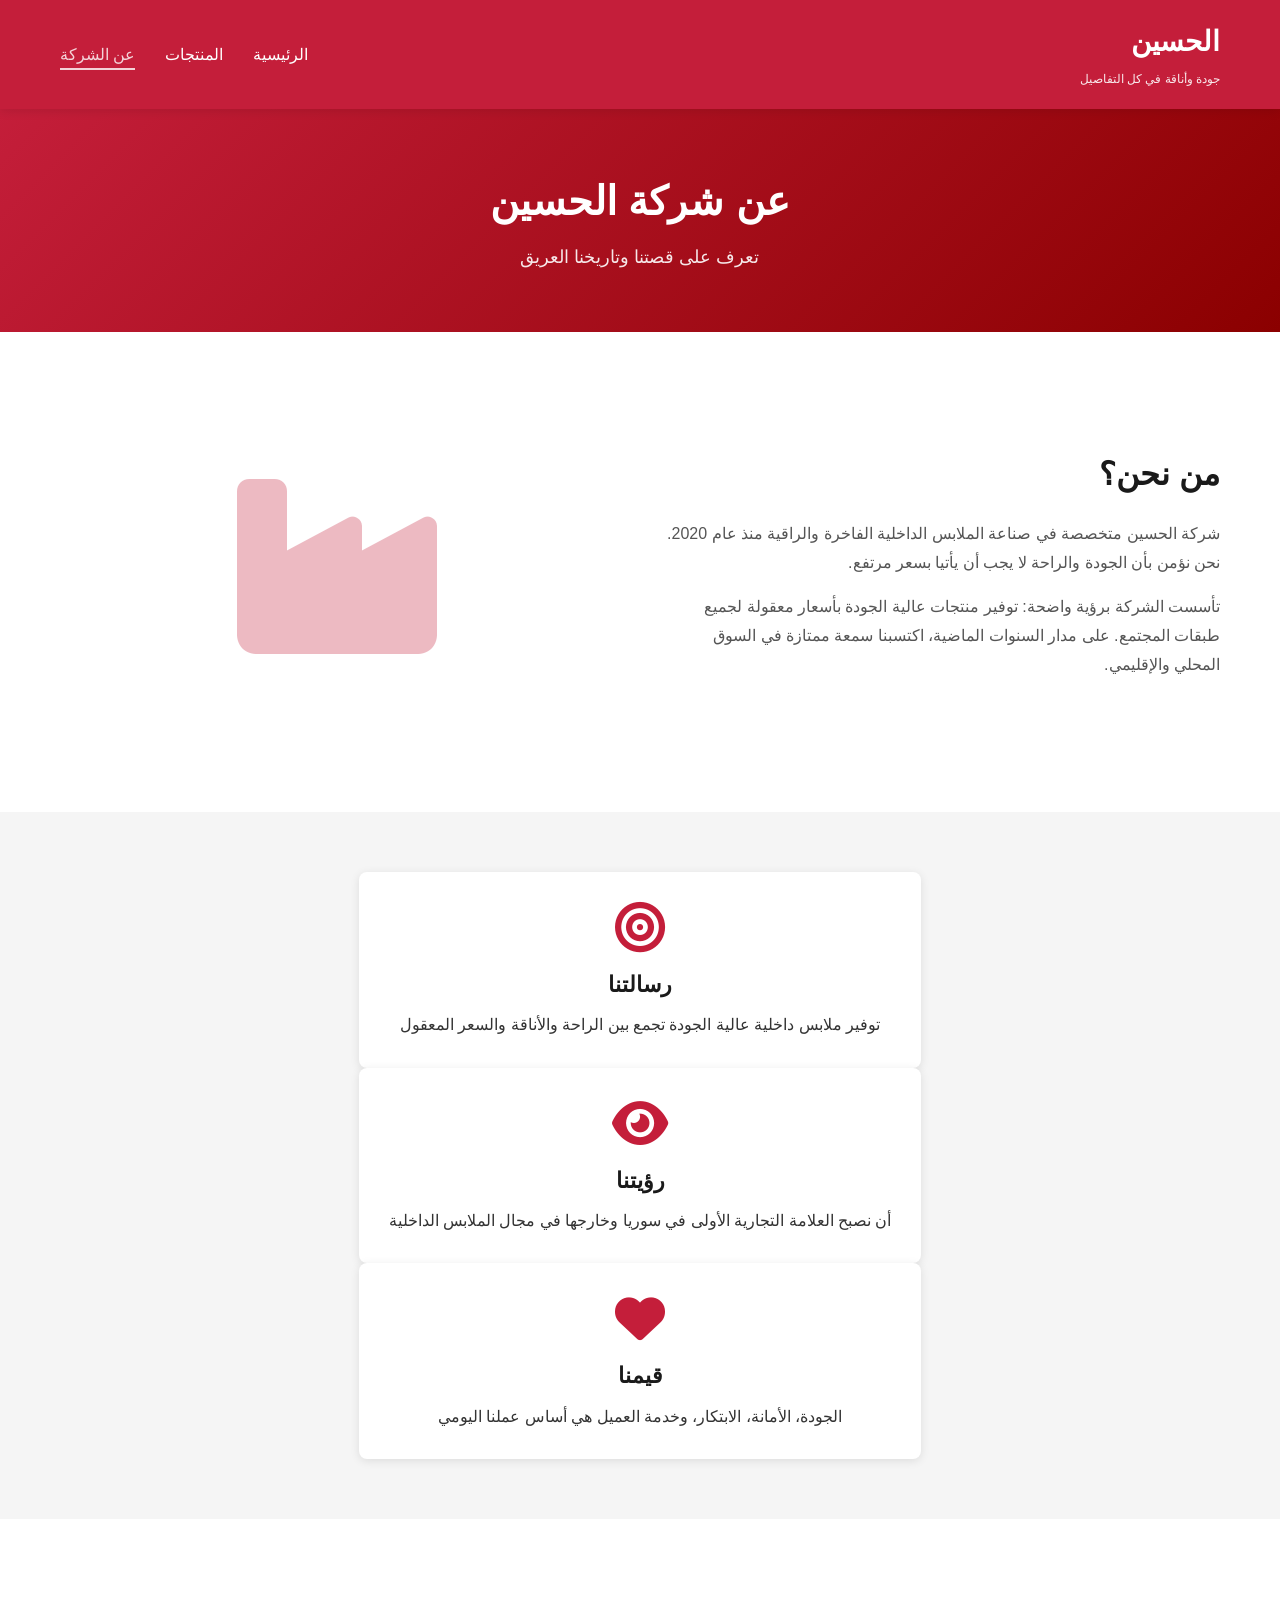
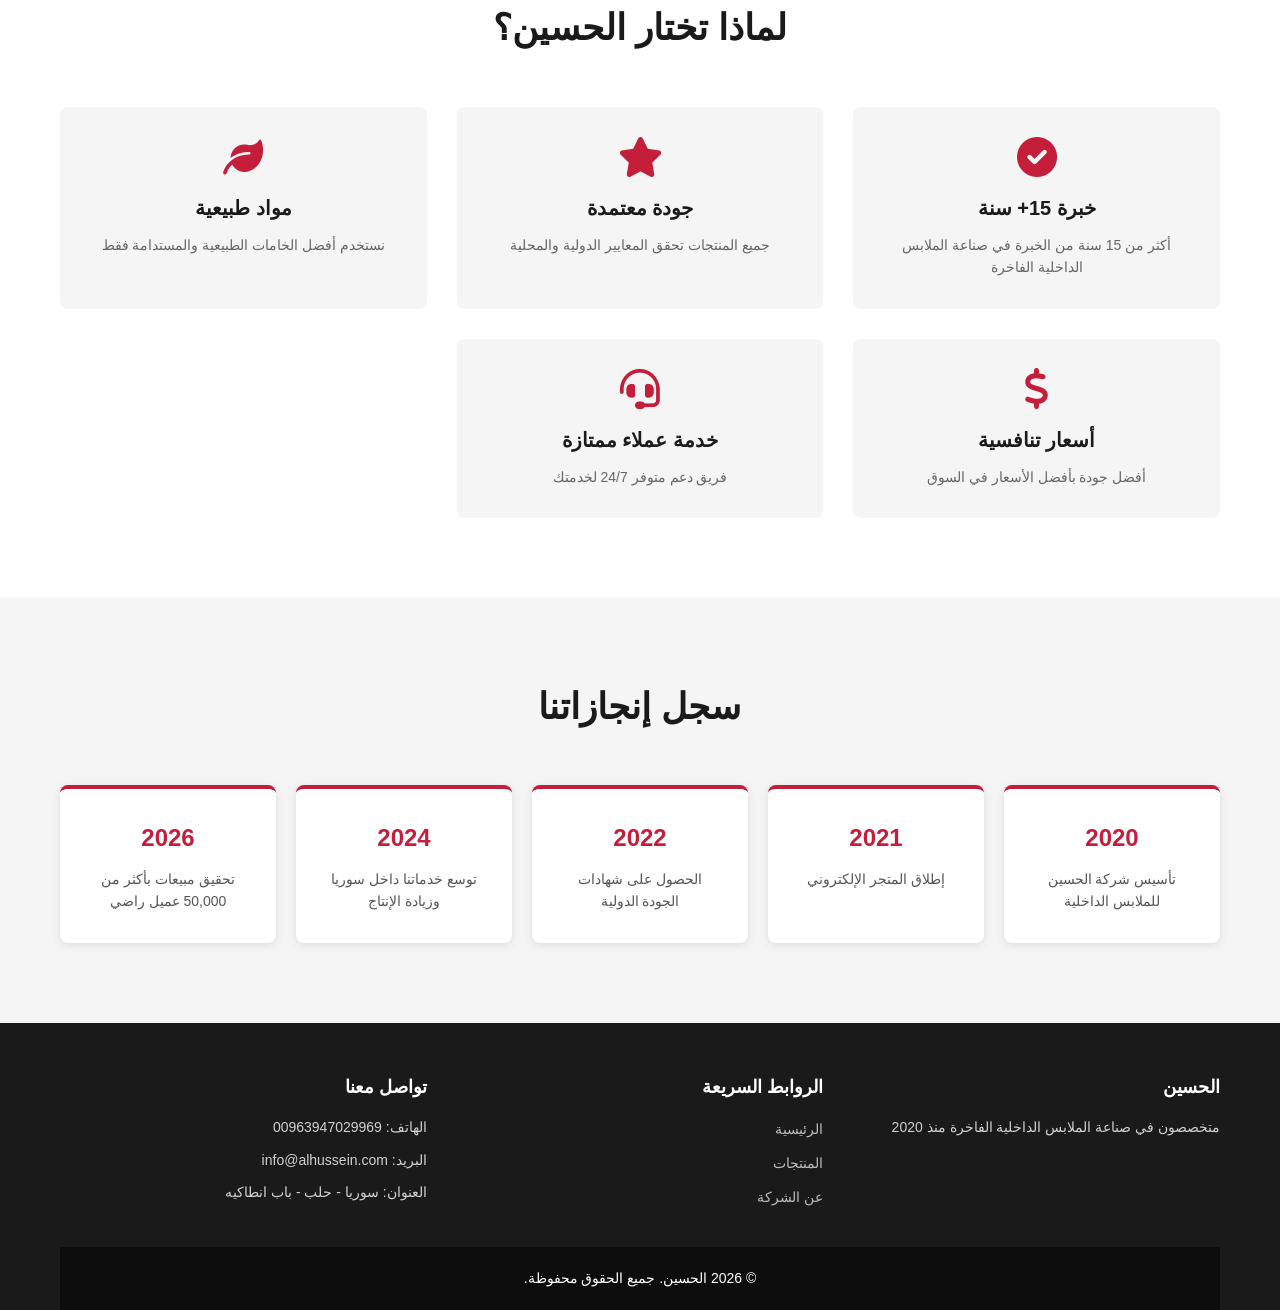
==== about.html @ e279736d "Initial website commit for alhussein" ====
<!DOCTYPE html>
<html lang="ar" dir="rtl">
<head>
    <meta charset="UTF-8">
    <meta name="viewport" content="width=device-width, initial-scale=1.0">
    <title>عن الشركة - الحسين</title>
    <link rel="stylesheet" href="css/style.css">
    <link rel="stylesheet" href="https://cdnjs.cloudflare.com/ajax/libs/font-awesome/6.0.0/css/all.min.css">
</head>
<body>
    <!-- Navigation Bar -->
    <nav class="navbar">
        <div class="container">
            <div class="logo">
                <h1>الحسين</h1>
                <p class="tagline">جودة وأناقة في كل التفاصيل</p>
            </div>
            <ul class="nav-links">
                <li><a href="index.html">الرئيسية</a></li>
                <li><a href="products.html">المنتجات</a></li>
                <li><a href="about.html" class="active">عن الشركة</a></li>
            </ul>
        </div>
    </nav>

    <!-- Page Header -->
    <section class="page-header">
        <h1>عن شركة الحسين</h1>
        <p>تعرف على قصتنا وتاريخنا العريق</p>
    </section>

    <!-- About Section -->
    <section class="about-section">
        <div class="container">
            <div class="about-content">
                <div class="about-text">
                    <h2>من نحن؟</h2>
                    <p>
                        شركة الحسين متخصصة في صناعة الملابس الداخلية الفاخرة والراقية منذ عام 2020. 
                        نحن نؤمن بأن الجودة والراحة لا يجب أن يأتيا بسعر مرتفع.
                    </p>
                    <p>
                        تأسست الشركة برؤية واضحة: توفير منتجات عالية الجودة بأسعار معقولة لجميع طبقات المجتمع. 
                        على مدار السنوات الماضية، اكتسبنا سمعة ممتازة في السوق المحلي والإقليمي.
                    </p>
                </div>
                <div class="about-image">
                    <i class="fas fa-industry"></i>
                </div>
            </div>
        </div>
    </section>

    <!-- Mission & Vision -->
    <section class="mission-vision">
        <div class="container">
            <div class="mission">
                <i class="fas fa-bullseye"></i>
                <h3>رسالتنا</h3>
                <p>
                    توفير ملابس داخلية عالية الجودة تجمع بين الراحة والأناقة والسعر المعقول
                </p>
            </div>
            <div class="vision">
                <i class="fas fa-eye"></i>
                <h3>رؤيتنا</h3>
                <p>
                    أن نصبح العلامة التجارية الأولى في سوريا وخارجها في مجال الملابس الداخلية
                </p>
            </div>
            <div class="values">
                <i class="fas fa-heart"></i>
                <h3>قيمنا</h3>
                <p>
                    الجودة، الأمانة، الابتكار، وخدمة العميل هي أساس عملنا اليومي
                </p>
            </div>
        </div>
    </section>

    <!-- Why Choose Us -->
    <section class="why-choose">
        <div class="container">
            <h2>لماذا تختار الحسين؟</h2>
            <div class="reasons-grid">
                <div class="reason">
                    <i class="fas fa-check-circle"></i>
                    <h3>خبرة 15+ سنة</h3>
                    <p>أكثر من 15 سنة من الخبرة في صناعة الملابس الداخلية الفاخرة</p>
                </div>
                <div class="reason">
                    <i class="fas fa-star"></i>
                    <h3>جودة معتمدة</h3>
                    <p>جميع المنتجات تحقق المعايير الدولية والمحلية</p>
                </div>
                <div class="reason">
                    <i class="fas fa-leaf"></i>
                    <h3>مواد طبيعية</h3>
                    <p>نستخدم أفضل الخامات الطبيعية والمستدامة فقط</p>
                </div>
                <div class="reason">
                    <i class="fas fa-dollar-sign"></i>
                    <h3>أسعار تنافسية</h3>
                    <p>أفضل جودة بأفضل الأسعار في السوق</p>
                </div>
                <div class="reason">
                    <i class="fas fa-headset"></i>
                    <h3>خدمة عملاء ممتازة</h3>
                    <p>فريق دعم متوفر 24/7 لخدمتك</p>
                </div>
            </div>
        </div>
    </section>

    <!-- Timeline -->
    <section class="timeline">
        <div class="container">
            <h2>سجل إنجازاتنا</h2>
            <div class="timeline-content">
                <div class="timeline-item">
                    <h3>2020</h3>
                    <p>تأسيس شركة الحسين للملابس الداخلية</p>
                </div>
                <div class="timeline-item">
                    <h3>2021</h3>
                    <p>إطلاق المتجر الإلكتروني</p>
                </div>
                <div class="timeline-item">
                    <h3>2022</h3>
                    <p>الحصول على شهادات الجودة الدولية</p>
                </div>
                <div class="timeline-item">
                    <h3>2024</h3>
                    <p>توسع خدماتنا داخل سوريا وزيادة الإنتاج</p>
                </div>
                <div class="timeline-item">
                    <h3>2026</h3>
                    <p>تحقيق مبيعات بأكثر من 50,000 عميل راضي</p>
                </div>
            </div>
        </div>
    </section>


    <!-- Footer -->
    <footer class="footer">
        <div class="container">
            <div class="footer-content">
                <div class="footer-section">
                    <h4>الحسين</h4>
                    <p>متخصصون في صناعة الملابس الداخلية الفاخرة منذ 2020</p>
                </div>
                <div class="footer-section">
                    <h4>الروابط السريعة</h4>
                    <ul>
                        <li><a href="index.html">الرئيسية</a></li>
                        <li><a href="products.html">المنتجات</a></li>
                        <li><a href="about.html">عن الشركة</a></li>
                    </ul>
                </div>
                <div class="footer-section">
                    <h4>تواصل معنا</h4>
                    <p>الهاتف: 00963947029969</p>
                    <p>البريد: info@alhussein.com</p>
                    <p>العنوان: سوريا - حلب - باب انطاكيه</p>
                </div>
            </div>
            <div class="footer-bottom">
                <p>&copy; 2026 الحسين. جميع الحقوق محفوظة.</p>
            </div>
        </div>
    </footer>

    <script src="js/main.js"></script>
</body>
</html>
---- css/style.css ----
/* ============================================
   Global Styles
   ============================================ */

* {
    margin: 0;
    padding: 0;
    box-sizing: border-box;
}

:root {
    --primary-color: #c41e3a;
    --secondary-color: #8b0000;
    --light-color: #f5f5f5;
    --dark-color: #1a1a1a;
    --border-radius: 8px;
    --box-shadow: 0 2px 10px rgba(0, 0, 0, 0.1);
}

body {
    font-family: 'Segoe UI', Tahoma, Geneva, Verdana, sans-serif;
    line-height: 1.6;
    color: #333;
    background-color: #fff;
}

.container {
    max-width: 1200px;
    margin: 0 auto;
    padding: 0 20px;
}

/* ============================================
   Navigation Bar
   ============================================ */

.navbar {
    background-color: var(--primary-color);
    color: white;
    padding: 20px 0;
    position: sticky;
    top: 0;
    z-index: 100;
    box-shadow: var(--box-shadow);
}

.navbar .container {
    display: flex;
    justify-content: space-between;
    align-items: center;
}

.logo {
    flex: 1;
}

.logo h1 {
    font-size: 28px;
    margin-bottom: 5px;
}

.logo .tagline {
    font-size: 12px;
    opacity: 0.9;
}

.nav-links {
    display: flex;
    list-style: none;
    gap: 30px;
}

.nav-links a {
    color: white;
    text-decoration: none;
    font-size: 16px;
    transition: opacity 0.3s;
    position: relative;
}

.nav-links a:hover,
.nav-links a.active {
    opacity: 0.8;
    border-bottom: 2px solid white;
    padding-bottom: 5px;
}

/* ============================================
   Buttons
   ============================================ */

.btn {
    padding: 12px 30px;
    border: none;
    border-radius: var(--border-radius);
    cursor: pointer;
    font-size: 16px;
    transition: all 0.3s;
    text-decoration: none;
    display: inline-block;
    font-weight: 600;
}

.btn-primary {
    background-color: var(--primary-color);
    color: white;
}

.btn-primary:hover {
    background-color: var(--secondary-color);
    transform: translateY(-2px);
    box-shadow: 0 5px 15px rgba(196, 30, 58, 0.3);
}

.btn-secondary {
    background-color: transparent;
    color: var(--primary-color);
    border: 2px solid var(--primary-color);
}

.btn-secondary:hover {
    background-color: var(--primary-color);
    color: white;
}

/* ============================================
   Hero Section
   ============================================ */

.hero {
    background: linear-gradient(135deg, var(--primary-color), var(--secondary-color));
    color: white;
    padding: 100px 0;
    min-height: 500px;
    display: flex;
    align-items: center;
    justify-content: center;
}

.hero-content {
    display: flex;
    align-items: center;
    justify-content: space-between;
    gap: 40px;
    width: 100%;
    max-width: 1100px;
}

.hero-text {
    max-width: 540px;
}

.hero-content h2 {
    font-size: 48px;
    margin-bottom: 20px;
    text-shadow: 2px 2px 4px rgba(0, 0, 0, 0.3);
}

.hero-content p {
    font-size: 20px;
    margin-bottom: 30px;
    opacity: 0.95;
}

.hero-image-wrapper {
    max-width: 420px;
    width: 100%;
}

.hero-image {
    width: 100%;
    height: auto;
    border-radius: 24px;
    display: block;
    box-shadow: 0 20px 40px rgba(0, 0, 0, 0.2);
}

.hero-content .btn {
    margin-top: 20px;
}

@media (max-width: 900px) {
    .hero-content {
        flex-direction: column;
        text-align: center;
    }

    .hero-text {
        max-width: 100%;
    }

    .hero-image-wrapper {
        max-width: 100%;
    }
}

/* ============================================
   Page Header
   ============================================ */

.page-header {
    background: linear-gradient(135deg, var(--primary-color), var(--secondary-color));
    color: white;
    padding: 60px 0;
    text-align: center;
}

.page-header h1 {
    font-size: 40px;
    margin-bottom: 10px;
}

.page-header p {
    font-size: 18px;
    opacity: 0.9;
}

/* ============================================
   Features Section
   ============================================ */

.features {
    padding: 80px 0;
    background-color: var(--light-color);
}

.features h2 {
    text-align: center;
    font-size: 36px;
    margin-bottom: 50px;
    color: var(--dark-color);
}

.features-grid {
    display: grid;
    grid-template-columns: repeat(auto-fit, minmax(250px, 1fr));
    gap: 30px;
}

.feature-card {
    background: white;
    padding: 30px;
    border-radius: var(--border-radius);
    text-align: center;
    box-shadow: var(--box-shadow);
    transition: transform 0.3s, box-shadow 0.3s;
}

.feature-card:hover {
    transform: translateY(-10px);
    box-shadow: 0 10px 25px rgba(0, 0, 0, 0.15);
}

.feature-card i {
    font-size: 40px;
    color: var(--primary-color);
    margin-bottom: 15px;
}

.feature-card h3 {
    font-size: 20px;
    margin-bottom: 10px;
    color: var(--dark-color);
}

.feature-card p {
    color: #666;
    font-size: 14px;
}

/* ============================================
   Products Grid
   ============================================ */

.featured-products,
.products-section {
    padding: 80px 0;
}

.featured-products h2,
.products-section h2 {
    text-align: center;
    font-size: 36px;
    margin-bottom: 50px;
    color: var(--dark-color);
}

.products-grid {
    display: grid;
    grid-template-columns: repeat(auto-fit, minmax(280px, 1fr));
    gap: 30px;
}

.products-grid.large {
    grid-template-columns: repeat(auto-fit, minmax(300px, 1fr));
}

.product-card {
    background: white;
    border-radius: var(--border-radius);
    overflow: hidden;
    box-shadow: var(--box-shadow);
    transition: transform 0.3s, box-shadow 0.3s;
}

.product-card:hover {
    transform: translateY(-10px);
    box-shadow: 0 10px 25px rgba(0, 0, 0, 0.15);
}

.product-image {
    background: linear-gradient(135deg, var(--light-color), #e0e0e0);
    height: 200px;
    display: flex;
    align-items: center;
    justify-content: center;
    font-size: 80px;
    color: var(--primary-color);
}

.product-card h3 {
    padding: 20px 20px 10px;
    font-size: 18px;
    color: var(--dark-color);
}

.product-card p {
    padding: 0 20px;
    color: #666;
    font-size: 14px;
}

.product-details {
    padding: 10px 20px;
    font-size: 12px;
    color: #888;
}

.price {
    padding: 15px 20px;
    font-size: 24px;
    color: var(--primary-color);
    font-weight: bold;
}

.product-card .btn {
    width: calc(100% - 40px);
    margin: 0 20px 20px;
    text-align: center;
}

/* ============================================
   Statistics Section
   ============================================ */

.stats {
    background: linear-gradient(135deg, var(--primary-color), var(--secondary-color));
    color: white;
    padding: 60px 0;
}

.stats .container {
    display: grid;
    grid-template-columns: repeat(auto-fit, minmax(200px, 1fr));
    gap: 30px;
    text-align: center;
}

.stat h3 {
    font-size: 40px;
    margin-bottom: 10px;
}

.stat p {
    font-size: 18px;
    opacity: 0.9;
}

/* ============================================
   Testimonials Section
   ============================================ */

.testimonials {
    padding: 80px 0;
    background-color: var(--light-color);
}

.testimonials h2 {
    text-align: center;
    font-size: 36px;
    margin-bottom: 50px;
    color: var(--dark-color);
}

.testimonials-grid {
    display: grid;
    grid-template-columns: repeat(auto-fit, minmax(300px, 1fr));
    gap: 30px;
}

.testimonial-card {
    background: white;
    padding: 30px;
    border-radius: var(--border-radius);
    box-shadow: var(--box-shadow);
}

.stars {
    color: #ffc107;
    font-size: 18px;
    margin-bottom: 15px;
}

.testimonial-card p {
    margin-bottom: 15px;
    color: #555;
    font-size: 14px;
}

.testimonial-card .author {
    color: var(--primary-color);
    font-weight: bold;
    font-size: 14px;
}

/* ============================================
   Footer
   ============================================ */

.footer {
    background-color: var(--dark-color);
    color: white;
    padding: 50px 0 0;
}

.footer-content {
    display: grid;
    grid-template-columns: repeat(auto-fit, minmax(250px, 1fr));
    gap: 30px;
    margin-bottom: 30px;
}

.footer-section h4 {
    margin-bottom: 15px;
    font-size: 18px;
}

.footer-section p {
    margin-bottom: 10px;
    opacity: 0.8;
    font-size: 14px;
}

.footer-section ul {
    list-style: none;
}

.footer-section ul li {
    margin-bottom: 8px;
}

.footer-section ul li a {
    color: #bbb;
    text-decoration: none;
    transition: color 0.3s;
    font-size: 14px;
}

.footer-section ul li a:hover {
    color: white;
}

.social-links {
    display: flex;
    gap: 15px;
}

.social-links a {
    color: white;
    font-size: 20px;
    transition: color 0.3s;
}

.social-links a:hover {
    color: var(--primary-color);
}

.footer-bottom {
    background-color: rgba(0, 0, 0, 0.5);
    padding: 20px 0;
    text-align: center;
    font-size: 14px;
}

/* ============================================
   About Section
   ============================================ */

.about-section {
    padding: 80px 0;
}

.about-content {
    display: grid;
    grid-template-columns: 1fr 1fr;
    gap: 50px;
    align-items: center;
}

.about-text h2 {
    font-size: 32px;
    margin-bottom: 20px;
    color: var(--dark-color);
}

.about-text p {
    margin-bottom: 15px;
    line-height: 1.8;
    color: #555;
}

.about-image {
    font-size: 200px;
    color: var(--primary-color);
    opacity: 0.3;
    text-align: center;
}

/* ============================================
   Mission & Vision Section
   ============================================ */

.mission-vision {
    display: grid;
    grid-template-columns: repeat(auto-fit, minmax(300px, 1fr));
    gap: 30px;
    padding: 60px 0;
    background-color: var(--light-color);
}

.mission,
.vision,
.values {
    text-align: center;
    padding: 30px;
    background: white;
    border-radius: var(--border-radius);
    box-shadow: var(--box-shadow);
}

.mission i,
.vision i,
.values i {
    font-size: 50px;
    color: var(--primary-color);
    margin-bottom: 15px;
}

.mission h3,
.vision h3,
.values h3 {
    font-size: 22px;
    margin-bottom: 10px;
    color: var(--dark-color);
}

/* ============================================
   Why Choose Section
   ============================================ */

.why-choose {
    padding: 80px 0;
}

.why-choose h2 {
    text-align: center;
    font-size: 36px;
    margin-bottom: 50px;
    color: var(--dark-color);
}

.reasons-grid {
    display: grid;
    grid-template-columns: repeat(auto-fit, minmax(280px, 1fr));
    gap: 30px;
}

.reason {
    text-align: center;
    padding: 30px;
    background-color: var(--light-color);
    border-radius: var(--border-radius);
    transition: transform 0.3s;
}

.reason:hover {
    transform: translateY(-5px);
}

.reason i {
    font-size: 40px;
    color: var(--primary-color);
    margin-bottom: 15px;
}

.reason h3 {
    font-size: 20px;
    margin-bottom: 10px;
    color: var(--dark-color);
}

.reason p {
    color: #666;
    font-size: 14px;
}

/* ============================================
   Timeline Section
   ============================================ */

.timeline {
    padding: 80px 0;
    background-color: var(--light-color);
}

.timeline h2 {
    text-align: center;
    font-size: 36px;
    margin-bottom: 50px;
    color: var(--dark-color);
}

.timeline-content {
    display: grid;
    grid-template-columns: repeat(auto-fit, minmax(200px, 1fr));
    gap: 20px;
}

.timeline-item {
    background: white;
    padding: 30px;
    text-align: center;
    border-radius: var(--border-radius);
    box-shadow: var(--box-shadow);
    border-top: 4px solid var(--primary-color);
}

.timeline-item h3 {
    font-size: 24px;
    color: var(--primary-color);
    margin-bottom: 10px;
    font-weight: bold;
}

.timeline-item p {
    color: #555;
    font-size: 14px;
}

/* ============================================
   Team Section
   ============================================ */

.team {
    padding: 80px 0;
}

.team h2 {
    text-align: center;
    font-size: 36px;
    margin-bottom: 50px;
    color: var(--dark-color);
}

.team-grid {
    display: grid;
    grid-template-columns: repeat(auto-fit, minmax(250px, 1fr));
    gap: 30px;
}

.team-member {
    text-align: center;
    padding: 30px;
    background-color: var(--light-color);
    border-radius: var(--border-radius);
    transition: transform 0.3s;
}

.team-member:hover {
    transform: translateY(-5px);
}

.team-member i {
    font-size: 60px;
    color: var(--primary-color);
    margin-bottom: 15px;
}

.team-member h3 {
    font-size: 20px;
    color: var(--dark-color);
    margin-bottom: 5px;
}

.team-member p {
    color: var(--primary-color);
    font-weight: bold;
    margin-bottom: 10px;
}

.team-member .description {
    color: #666;
    font-size: 14px;
    font-weight: normal;
}

/* ============================================
   Contact Section
   ============================================ */

.contact-section {
    padding: 80px 0;
}

.contact-content {
    display: grid;
    grid-template-columns: 1fr 1fr;
    gap: 50px;
}

.contact-form-wrapper h2,
.contact-info-wrapper h2 {
    font-size: 28px;
    margin-bottom: 30px;
    color: var(--dark-color);
}

/* Contact Form */

.contact-form {
    display: flex;
    flex-direction: column;
    gap: 20px;
}

.form-group {
    display: flex;
    flex-direction: column;
}

.form-group label {
    margin-bottom: 8px;
    font-weight: 600;
    color: var(--dark-color);
}

.form-group input,
.form-group select,
.form-group textarea {
    padding: 12px;
    border: 1px solid #ddd;
    border-radius: var(--border-radius);
    font-size: 14px;
    font-family: inherit;
    transition: border-color 0.3s;
}

.form-group input:focus,
.form-group select:focus,
.form-group textarea:focus {
    outline: none;
    border-color: var(--primary-color);
}

.form-message {
    padding: 15px;
    margin-top: 10px;
    border-radius: var(--border-radius);
    display: none;
}

.form-message.success {
    display: block;
    background-color: #d4edda;
    color: #155724;
    border: 1px solid #c3e6cb;
}

.form-message.error {
    display: block;
    background-color: #f8d7da;
    color: #721c24;
    border: 1px solid #f5c6cb;
}

/* Contact Info */

.contact-info {
    display: flex;
    gap: 20px;
    margin-bottom: 25px;
    padding-bottom: 25px;
    border-bottom: 1px solid #eee;
}

.contact-info i {
    font-size: 30px;
    color: var(--primary-color);
    min-width: 40px;
}

.contact-info h4 {
    font-size: 18px;
    margin-bottom: 5px;
    color: var(--dark-color);
}

.contact-info p {
    color: #666;
    font-size: 14px;
    margin-bottom: 3px;
}

.social-section h4 {
    font-size: 18px;
    margin-bottom: 15px;
    color: var(--dark-color);
}

.social-links-large {
    display: flex;
    flex-direction: column;
    gap: 10px;
}

.social-links-large a {
    display: flex;
    align-items: center;
    gap: 10px;
    padding: 12px;
    background-color: var(--light-color);
    color: var(--primary-color);
    text-decoration: none;
    border-radius: var(--border-radius);
    transition: all 0.3s;
    font-weight: 600;
}

.social-links-large a:hover {
    background-color: var(--primary-color);
    color: white;
}

.social-links-large a i {
    font-size: 20px;
}

/* ============================================
   Filter Section
   ============================================ */

.filter-section {
    margin-bottom: 40px;
    display: flex;
    gap: 15px;
    align-items: center;
}

.filter-section label {
    font-weight: 600;
    color: var(--dark-color);
}

.filter-section select {
    padding: 10px 15px;
    border: 1px solid #ddd;
    border-radius: var(--border-radius);
    font-size: 14px;
    cursor: pointer;
}

/* ============================================
   Newsletter Section
   ============================================ */

.newsletter {
    background: linear-gradient(135deg, var(--primary-color), var(--secondary-color));
    color: white;
    padding: 60px 0;
    text-align: center;
}

.newsletter h2 {
    font-size: 32px;
    margin-bottom: 10px;
}

.newsletter p {
    font-size: 16px;
    margin-bottom: 30px;
    opacity: 0.9;
}

.newsletter-form {
    display: flex;
    gap: 10px;
    max-width: 500px;
    margin: 0 auto;
    flex-wrap: wrap;
    justify-content: center;
}

.newsletter-form input {
    flex: 1;
    min-width: 200px;
    padding: 12px 20px;
    border: none;
    border-radius: var(--border-radius);
    font-size: 14px;
}

/* ============================================
   FAQ Section
   ============================================ */

.faq {
    padding: 80px 0;
    background-color: var(--light-color);
}

.faq h2 {
    text-align: center;
    font-size: 36px;
    margin-bottom: 50px;
    color: var(--dark-color);
}

.faq-items {
    max-width: 800px;
    margin: 0 auto;
}

.faq-item {
    background: white;
    margin-bottom: 20px;
    border-radius: var(--border-radius);
    overflow: hidden;
    box-shadow: var(--box-shadow);
}

.faq-question {
    padding: 20px;
    background-color: #f9f9f9;
    cursor: pointer;
    display: flex;
    align-items: center;
    gap: 15px;
    transition: background-color 0.3s;
    font-size: 18px;
    color: var(--dark-color);
}

.faq-question:hover {
    background-color: #f0f0f0;
}

.faq-question i {
    transition: transform 0.3s;
    min-width: 20px;
}

.faq-question.active i {
    transform: rotate(180deg);
}

.faq-answer {
    padding: 20px;
    color: #666;
    font-size: 14px;
    display: none;
    line-height: 1.8;
}

.faq-answer.active {
    display: block;
}

/* ============================================
   Responsive Design
   ============================================ */

@media (max-width: 768px) {
    .nav-links {
        flex-direction: column;
        gap: 15px;
    }

    .navbar .container {
        flex-direction: column;
        text-align: center;
    }

    .hero-content h2 {
        font-size: 32px;
    }

    .hero-content p {
        font-size: 16px;
    }

    .about-content,
    .contact-content {
        grid-template-columns: 1fr;
    }

    .products-grid,
    .products-grid.large {
        grid-template-columns: repeat(auto-fit, minmax(200px, 1fr));
    }

    .page-header h1 {
        font-size: 28px;
    }

    .newsletter-form {
        flex-direction: column;
    }

    .newsletter-form input,
    .newsletter-form button {
        width: 100%;
    }

    .filter-section {
        flex-direction: column;
        align-items: flex-start;
    }
}

@media (max-width: 480px) {
    .logo h1 {
        font-size: 20px;
    }

    .logo .tagline {
        font-size: 10px;
    }

    .hero-content h2 {
        font-size: 24px;
    }

    .features-grid,
    .reasons-grid,
    .team-grid {
        grid-template-columns: 1fr;
    }

    .stats .container {
        grid-template-columns: repeat(2, 1fr);
    }

    .footer-content {
        grid-template-columns: 1fr;
    }
}
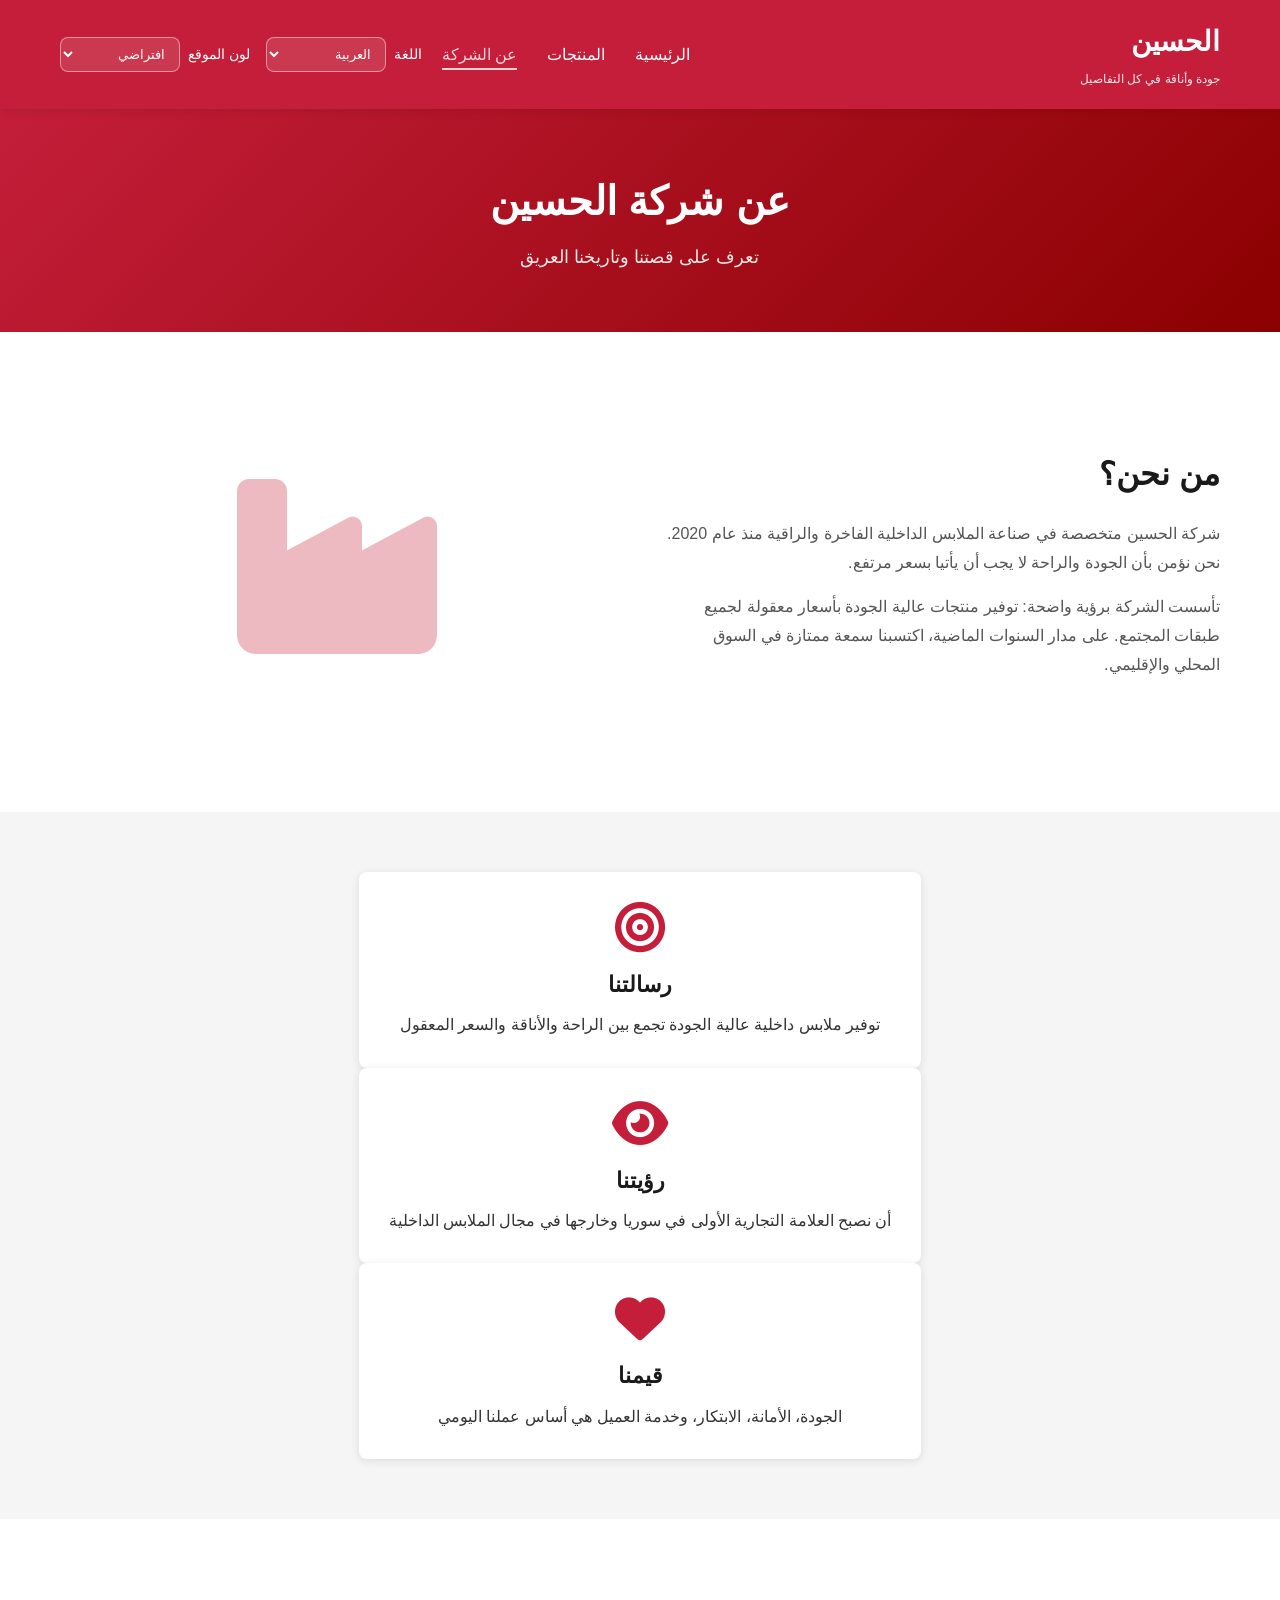
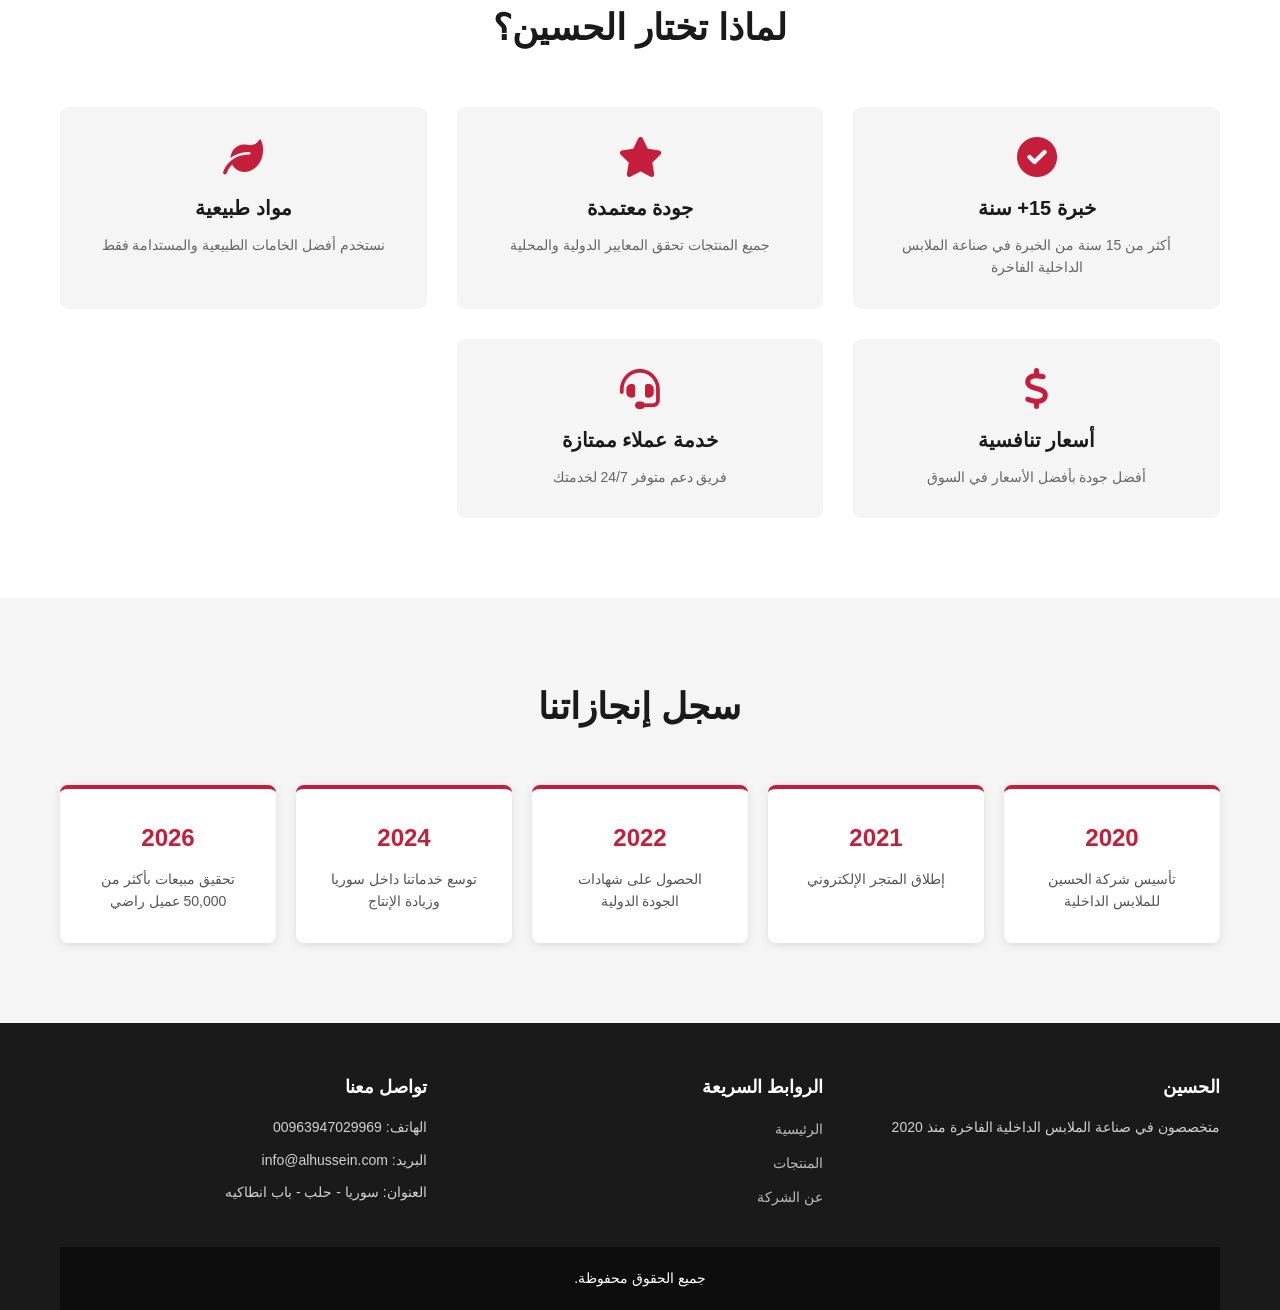
==== commit 05d5b097: "تحديث الموقع وتحسين المحتوى والتصميم ووظائف النشر" ====
--- a/about.html
+++ b/about.html
@@ -3,7 +3,7 @@
 <head>
     <meta charset="UTF-8">
     <meta name="viewport" content="width=device-width, initial-scale=1.0">
-    <title>عن الشركة - الحسين</title>
+    <title data-i18n-title="pageTitleAbout">عن الشركة - الحسين</title>
     <link rel="stylesheet" href="css/style.css">
     <link rel="stylesheet" href="https://cdnjs.cloudflare.com/ajax/libs/font-awesome/6.0.0/css/all.min.css">
 </head>
@@ -12,21 +12,41 @@
     <nav class="navbar">
         <div class="container">
             <div class="logo">
-                <h1>الحسين</h1>
-                <p class="tagline">جودة وأناقة في كل التفاصيل</p>
+                <h1 data-i18n="brandName">الحسين</h1>
+                <p class="tagline" data-i18n="brandTagline">جودة وأناقة في كل التفاصيل</p>
             </div>
-            <ul class="nav-links">
-                <li><a href="index.html">الرئيسية</a></li>
-                <li><a href="products.html">المنتجات</a></li>
-                <li><a href="about.html" class="active">عن الشركة</a></li>
-            </ul>
+            <div class="nav-actions">
+                <ul class="nav-links">
+                    <li><a href="index.html" data-i18n="homeText">الرئيسية</a></li>
+                    <li><a href="products.html" data-i18n="productsText">المنتجات</a></li>
+                    <li><a href="about.html" class="active" data-i18n="aboutText">عن الشركة</a></li>
+                </ul>
+                <div class="settings-panel">
+                    <div class="setting">
+                        <label for="language-switcher" data-i18n="languageLabel">اللغة</label>
+                        <select id="language-switcher">
+                            <option value="ar" data-i18n="langAr">العربية</option>
+                            <option value="en" data-i18n="langEn">English</option>
+                        </select>
+                    </div>
+                    <div class="setting">
+                        <label for="theme-switcher" data-i18n="themeLabel">لون الموقع</label>
+                        <select id="theme-switcher">
+                            <option value="default" data-i18n="defaultTheme">افتراضي</option>
+                            <option value="blue" data-i18n="blueTheme">أزرق</option>
+                            <option value="green" data-i18n="greenTheme">أخضر</option>
+                            <option value="warm" data-i18n="warmTheme">دافئ</option>
+                        </select>
+                    </div>
+                </div>
+            </div>
         </div>
     </nav>
 
     <!-- Page Header -->
     <section class="page-header">
-        <h1>عن شركة الحسين</h1>
-        <p>تعرف على قصتنا وتاريخنا العريق</p>
+        <h1 data-i18n="aboutHeaderTitle">عن شركة الحسين</h1>
+        <p data-i18n="aboutHeaderText">تعرف على قصتنا وتاريخنا العريق</p>
     </section>
 
     <!-- About Section -->
@@ -34,12 +54,12 @@
         <div class="container">
             <div class="about-content">
                 <div class="about-text">
-                    <h2>من نحن؟</h2>
-                    <p>
+                    <h2 data-i18n="aboutSectionTitle">من نحن؟</h2>
+                    <p data-i18n="aboutParagraph1">
                         شركة الحسين متخصصة في صناعة الملابس الداخلية الفاخرة والراقية منذ عام 2020. 
                         نحن نؤمن بأن الجودة والراحة لا يجب أن يأتيا بسعر مرتفع.
                     </p>
-                    <p>
+                    <p data-i18n="aboutParagraph2">
                         تأسست الشركة برؤية واضحة: توفير منتجات عالية الجودة بأسعار معقولة لجميع طبقات المجتمع. 
                         على مدار السنوات الماضية، اكتسبنا سمعة ممتازة في السوق المحلي والإقليمي.
                     </p>
@@ -56,22 +76,22 @@
         <div class="container">
             <div class="mission">
                 <i class="fas fa-bullseye"></i>
-                <h3>رسالتنا</h3>
-                <p>
+                <h3 data-i18n="missionTitle">رسالتنا</h3>
+                <p data-i18n="missionText">
                     توفير ملابس داخلية عالية الجودة تجمع بين الراحة والأناقة والسعر المعقول
                 </p>
             </div>
             <div class="vision">
                 <i class="fas fa-eye"></i>
-                <h3>رؤيتنا</h3>
-                <p>
+                <h3 data-i18n="visionTitle">رؤيتنا</h3>
+                <p data-i18n="visionText">
                     أن نصبح العلامة التجارية الأولى في سوريا وخارجها في مجال الملابس الداخلية
                 </p>
             </div>
             <div class="values">
                 <i class="fas fa-heart"></i>
-                <h3>قيمنا</h3>
-                <p>
+                <h3 data-i18n="valuesTitle">قيمنا</h3>
+                <p data-i18n="valuesText">
                     الجودة، الأمانة، الابتكار، وخدمة العميل هي أساس عملنا اليومي
                 </p>
             </div>
@@ -81,32 +101,32 @@
     <!-- Why Choose Us -->
     <section class="why-choose">
         <div class="container">
-            <h2>لماذا تختار الحسين؟</h2>
+            <h2 data-i18n="whyChooseTitle">لماذا تختار الحسين؟</h2>
             <div class="reasons-grid">
                 <div class="reason">
                     <i class="fas fa-check-circle"></i>
-                    <h3>خبرة 15+ سنة</h3>
-                    <p>أكثر من 15 سنة من الخبرة في صناعة الملابس الداخلية الفاخرة</p>
+                    <h3 data-i18n="reason1Title">خبرة 15+ سنة</h3>
+                    <p data-i18n="reason1Text">أكثر من 15 سنة من الخبرة في صناعة الملابس الداخلية الفاخرة</p>
                 </div>
                 <div class="reason">
                     <i class="fas fa-star"></i>
-                    <h3>جودة معتمدة</h3>
-                    <p>جميع المنتجات تحقق المعايير الدولية والمحلية</p>
+                    <h3 data-i18n="reason2Title">جودة معتمدة</h3>
+                    <p data-i18n="reason2Text">جميع المنتجات تحقق المعايير الدولية والمحلية</p>
                 </div>
                 <div class="reason">
                     <i class="fas fa-leaf"></i>
-                    <h3>مواد طبيعية</h3>
-                    <p>نستخدم أفضل الخامات الطبيعية والمستدامة فقط</p>
+                    <h3 data-i18n="reason3Title">مواد طبيعية</h3>
+                    <p data-i18n="reason3Text">نستخدم أفضل الخامات الطبيعية والمستدامة فقط</p>
                 </div>
                 <div class="reason">
                     <i class="fas fa-dollar-sign"></i>
-                    <h3>أسعار تنافسية</h3>
-                    <p>أفضل جودة بأفضل الأسعار في السوق</p>
+                    <h3 data-i18n="reason4Title">أسعار تنافسية</h3>
+                    <p data-i18n="reason4Text">أفضل جودة بأفضل الأسعار في السوق</p>
                 </div>
                 <div class="reason">
                     <i class="fas fa-headset"></i>
-                    <h3>خدمة عملاء ممتازة</h3>
-                    <p>فريق دعم متوفر 24/7 لخدمتك</p>
+                    <h3 data-i18n="reason5Title">خدمة عملاء ممتازة</h3>
+                    <p data-i18n="reason5Text">فريق دعم متوفر 24/7 لخدمتك</p>
                 </div>
             </div>
         </div>
@@ -115,27 +135,27 @@
     <!-- Timeline -->
     <section class="timeline">
         <div class="container">
-            <h2>سجل إنجازاتنا</h2>
+            <h2 data-i18n="timelineTitle">سجل إنجازاتنا</h2>
             <div class="timeline-content">
                 <div class="timeline-item">
                     <h3>2020</h3>
-                    <p>تأسيس شركة الحسين للملابس الداخلية</p>
+                    <p data-i18n="timeline2020">تأسيس شركة الحسين للملابس الداخلية</p>
                 </div>
                 <div class="timeline-item">
                     <h3>2021</h3>
-                    <p>إطلاق المتجر الإلكتروني</p>
+                    <p data-i18n="timeline2021">إطلاق المتجر الإلكتروني</p>
                 </div>
                 <div class="timeline-item">
                     <h3>2022</h3>
-                    <p>الحصول على شهادات الجودة الدولية</p>
+                    <p data-i18n="timeline2022">الحصول على شهادات الجودة الدولية</p>
                 </div>
                 <div class="timeline-item">
                     <h3>2024</h3>
-                    <p>توسع خدماتنا داخل سوريا وزيادة الإنتاج</p>
+                    <p data-i18n="timeline2024">توسع خدماتنا داخل سوريا وزيادة الإنتاج</p>
                 </div>
                 <div class="timeline-item">
                     <h3>2026</h3>
-                    <p>تحقيق مبيعات بأكثر من 50,000 عميل راضي</p>
+                    <p data-i18n="timeline2026">تحقيق مبيعات بأكثر من 50,000 عميل راضي</p>
                 </div>
             </div>
         </div>
@@ -147,26 +167,26 @@
         <div class="container">
             <div class="footer-content">
                 <div class="footer-section">
-                    <h4>الحسين</h4>
-                    <p>متخصصون في صناعة الملابس الداخلية الفاخرة منذ 2020</p>
+                    <h4 data-i18n="footerTitleBrand">الحسين</h4>
+                    <p data-i18n="footerBrandText">متخصصون في صناعة الملابس الداخلية الفاخرة منذ 2020</p>
                 </div>
                 <div class="footer-section">
-                    <h4>الروابط السريعة</h4>
+                    <h4 data-i18n="footerLinksTitle">الروابط السريعة</h4>
                     <ul>
-                        <li><a href="index.html">الرئيسية</a></li>
-                        <li><a href="products.html">المنتجات</a></li>
-                        <li><a href="about.html">عن الشركة</a></li>
+                        <li><a href="index.html" data-i18n="homeText">الرئيسية</a></li>
+                        <li><a href="products.html" data-i18n="productsText">المنتجات</a></li>
+                        <li><a href="about.html" data-i18n="aboutText">عن الشركة</a></li>
                     </ul>
                 </div>
                 <div class="footer-section">
-                    <h4>تواصل معنا</h4>
-                    <p>الهاتف: 00963947029969</p>
-                    <p>البريد: info@alhussein.com</p>
-                    <p>العنوان: سوريا - حلب - باب انطاكيه</p>
+                    <h4 data-i18n="footerContactTitle">تواصل معنا</h4>
+                    <p data-i18n="footerContactPhoneSyria">الهاتف: 00963947029969</p>
+                    <p data-i18n="footerContactEmailSyria">البريد: info@alhussein.com</p>
+                    <p data-i18n="footerContactAddressSyria">العنوان: سوريا - حلب - باب انطاكيه</p>
                 </div>
             </div>
             <div class="footer-bottom">
-                <p>&copy; 2026 الحسين. جميع الحقوق محفوظة.</p>
+                <p data-i18n="footerCopy">&copy; 2026 الحسين. جميع الحقوق محفوظة.</p>
             </div>
         </div>
     </footer>
--- a/css/style.css
+++ b/css/style.css
@@ -13,6 +13,7 @@
     --secondary-color: #8b0000;
     --light-color: #f5f5f5;
     --dark-color: #1a1a1a;
+    --background-color: #ffffff;
     --border-radius: 8px;
     --box-shadow: 0 2px 10px rgba(0, 0, 0, 0.1);
 }
@@ -21,7 +22,39 @@
     font-family: 'Segoe UI', Tahoma, Geneva, Verdana, sans-serif;
     line-height: 1.6;
     color: #333;
-    background-color: #fff;
+    background-color: var(--background-color);
+}
+
+body.theme-default {
+    --primary-color: #c41e3a;
+    --secondary-color: #8b0000;
+    --light-color: #f5f5f5;
+    --background-color: #ffffff;
+}
+
+body.theme-blue {
+    --primary-color: #1f618d;
+    --secondary-color: #145a8d;
+    --light-color: #eef6fb;
+    --background-color: #f4f8ff;
+}
+
+body.theme-green {
+    --primary-color: #1d8348;
+    --secondary-color: #138d75;
+    --light-color: #ecfbf5;
+    --background-color: #f3fcf6;
+}
+
+body.lang-en {
+    direction: ltr;
+}
+
+body.theme-warm {
+    --primary-color: #b9770e;
+    --secondary-color: #a04000;
+    --light-color: #fff4e6;
+    --background-color: #fff8f0;
 }
 
 .container {
@@ -48,10 +81,53 @@
     display: flex;
     justify-content: space-between;
     align-items: center;
+    flex-wrap: wrap;
+    gap: 20px;
 }
 
 .logo {
     flex: 1;
+}
+
+.nav-actions {
+    display: flex;
+    align-items: center;
+    gap: 20px;
+    flex-wrap: wrap;
+    justify-content: flex-end;
+}
+
+.settings-panel {
+    display: flex;
+    align-items: center;
+    gap: 16px;
+    flex-wrap: wrap;
+}
+
+.setting {
+    display: flex;
+    align-items: center;
+    gap: 8px;
+    color: white;
+}
+
+.setting label {
+    color: white;
+    font-size: 14px;
+    white-space: nowrap;
+}
+
+.settings-panel select {
+    border-radius: var(--border-radius);
+    border: 1px solid rgba(255, 255, 255, 0.45);
+    background-color: rgba(255, 255, 255, 0.12);
+    color: white;
+    padding: 8px 10px;
+    min-width: 120px;
+}
+
+.settings-panel select option {
+    color: #333;
 }
 
 .logo h1 {
